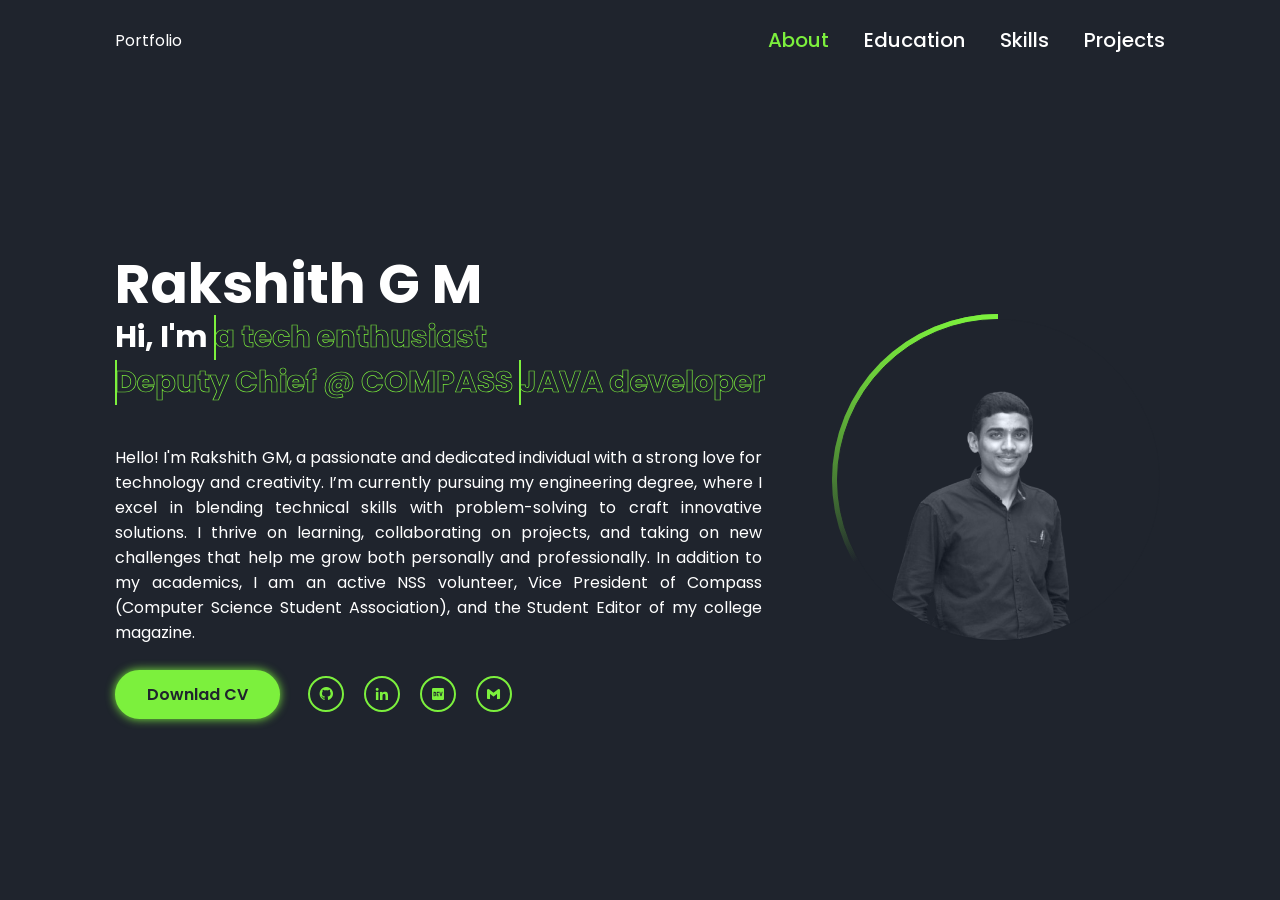
==== index.html @ c2605945 "first commit" ====
<!DOCTYPE html>
<html lang="en">
<head>
    <meta charset="UTF-8">
    <meta name="viewport" content="width=device-width, initial-scale=1.0">
    <title>Document</title>
    <link rel="stylesheet" href="style.css">
    <link href='https://unpkg.com/boxicons@2.1.4/css/boxicons.min.css' rel='stylesheet'>
</head>
<body>
    <nav class="navbar">
        <a href="#" class="logo">Portfolio</a>
        <ul>
            <li class="active"><a href="#home" >About</a></li>
            <li><a href="./Educational.html">Education</a></li>
            <li><a href="./skill.html">Skills</a></li>
            <li><a href="./project.html">Projects</a></li>
           
        </ul>
    </nav>

    <div class="bars_animation">
        <div class="bar" style="--i:6;"></div>
        <div class="bar" style="--i:5;"></div>
        <div class="bar" style="--i:4;"></div>
        <div class="bar" style="--i:3;"></div>
        <div class="bar" style="--i:2;"></div>
        <div class="bar" style="--i:1;"></div>
    </div>

    <section class="home">
        <div class="home-info">
            <h1>Rakshith G M</h1>
            <h2>Hi, I'm 
                <span style="--i:3;" data-text="a tech enthusiast">a tech enthusiast</span>
                <span style="--i:2;" data-text="Deputy Chief @ COMPASS">Deputy Chief @ COMPASS</span>
                <span style="--i:1;" data-text="JAVA developer">JAVA developer</span>
            </h2>
            <p>Hello! I'm Rakshith GM, a passionate and dedicated individual with a strong love for technology and creativity. I’m currently pursuing my engineering degree, where I excel in blending technical skills with problem-solving to craft innovative solutions. I thrive on learning, collaborating on projects, and taking on new challenges that help me grow both personally and professionally. In addition to my academics, I am an active NSS volunteer, Vice President of Compass (Computer Science Student Association), and the Student Editor of my college magazine.

            </p>
            <div class="button">
                <a href="./RAKSHITH RESUME .pdf" class="btn" download>Downlad CV</a>
                <div class="sci">
                    <a href="https://github.com/rakshithgm" target="_blank"><i class='bx bxl-github' ></i></a>
                    <a href="https://www.linkedin.com/in/rakshithgm" target="_blank"><i class='bx bxl-linkedin' ></i></a>
                    <a href="https://dev.to/rakshith_gmrakshithgm_8"><i class='bx bxl-dev-to' ></i></a>
                    <a href="mailto:rakshithgm@example.com" target="_blank"><i class='bx bxl-gmail' ></i></a>
                </div>
               
            
            </div>
        </div>
        <div class="home-img">
            <div class="img-box">
                <div class="img-item">
                    <img src="./images/4-removebg-preview.png" alt="">
                </div>
            </div>
        </div>
    </section>

</body>
</html>
---- style.css ----
@import url('https://fonts.googleapis.com/css2?family=Poppins:wght@300;400;500;600;700;800;900&display=swap');

* {
    margin: 0;
    padding: 0;
    box-sizing: border-box;
    font-family: 'Poppins', sans-serif;
}

body {
    height: 100%; /* Ensures the elements stretch to the full viewport height */
    margin: 0;    /* Removes default margins */
    padding: 0;   /* Removes default padding */
    background-color: #1f242d; 
    
}


a {
    color: white;
    text-decoration: none;
}

.navbar {
    position: fixed;
    left: 0;
    width: 100%;
    padding: 25px 9%;
    display: flex;
    justify-content: space-between;
    align-items: center;
    z-index: 100;
    opacity: 1;
    animation: show-content 0.0s ease-in-out forwards;
    background-color: #1f242d;
}

@keyframes show-content {
    100% {
        visibility: visible;
        opacity: 1;
    }
}

.navbar.logo {
    font-size: 30px;
    font-weight: 700;
}

.navbar ul {
    display: flex;
}

.navbar ul li {
    list-style: none;
    margin-left: 35px;
}

.navbar ul li a {
    font-size: 20px;
    font-weight: 500;
    transition: 0.5s;
}

.navbar ul li:hover a,
.navbar ul li.active a {
    color: #7cf03d;
}

.home {
    display: flex;
    align-items: center;
    gap: 50px;
    height: 100vh;
    padding: 60px 9% 0;
    color: white;
    opacity: 0;
    animation: show-content 2.5s ease-in-out forwards;
    animation-delay: 2.3s;
    flex-direction: row;
}

.home-info h1 {
    font-size: 55px;
}

.home-info h2 {
    display: inline-block;
    font-size: 30px;
    margin-top: -10px;
}

.home-info h2 span {
    position: relative;
    display: inline-block;
    color: transparent;
    -webkit-text-stroke: 0.7px #7cf03d;
    animation: display-text 16s linear infinite;
    animation-delay: calc(-4s * var(--i));
}

@keyframes display-text {
    25%, 100% {
        display: none;
    }
}

.home-info h2 span::before {
    content: attr(data-text);
    position: absolute;
    width: 0;
    border-right: 2px solid #7cf03d;
    color: #7cf03d;
    white-space: nowrap;
    overflow: hidden;
    animation: full-text 4s linear infinite;
}

@keyframes full-text {
    10%, 100% {
        width: 0;
    }
    70%, 90% {
        width: 100%;
    }
}

.home-info p {
    font-size: 16px;
    margin: 10px 0 25px;
    text-align: justify;
    padding-right: 20px;
    padding-top: 30px;
}

.home-info .button {
    display: flex;
    align-items: center;
}

.btn {
    display: inline-block;
    padding: 10px 30px;
    background-color: #7cf03d;
    border: 2px solid #7cf03d;
    border-radius: 40px;
    box-shadow: 0 0 10px #7cf03d;
    font-size: 16px;
    color: #1f242d;
    font-weight: 600;
}

.btn:hover {
    background: transparent;
    color: #7cf03d;
    box-shadow: none;
}

.home-info .button .sci {
    margin-left: 20px;
}

.home-info .button .sci a {
    display: inline-flex;
    padding: 8px;
    border: 2px solid #7cf03d;
    border-radius: 50%;
    color: #7cf03d;
    margin: 0 8px;
    transition: 0.5s;
}

.home-info .button .sci a:hover {
    background-color: #7cf03d;
    color: #1f242d;
    box-shadow: 0 0 10px #7cf03d;
}

.home-img .img-box {
    position: relative;
    width: 26vw;
    height: 26vw;
    border-radius: 50%;
    padding: 5px;
    display: flex;
    justify-content: center;
    align-items: center;
    overflow: hidden;
}

.home-img .img-box::before,
.home-img .img-box::after {
    content: '';
    position: absolute;
    width: 500px;
    height: 500px;
    background: conic-gradient(transparent, transparent, transparent, #7cf03d);
    transform: rotate(0deg);
    animation: rotate-border 10s linear infinite;
}

.home-img .img-box::after {
    animation-delay: -5s;
}

@keyframes rotate-border {
    100% {
        transform: rotate(360deg);
    }
}

.home-img .img-box .img-item {
    position: relative;
    width: 100%;
    height: 100%;
    background-color: #1f242d;
    border-radius: 50%;
    border: 0.1px solid #1f242d;
    display: flex;
    justify-content: center;
    z-index: 1;
    overflow: hidden;
}

.home-img .img-box .img-item img {
    position: absolute;
    display: block;
    width: 85%;
    object-fit: cover;
    mix-blend-mode: luminosity;
}

.bars_animation {
    position: absolute;
    width: 100%;
    height: 100%;
    display: flex;
    z-index: -1;
}

.bars_animation .bar {
    width: 100%;
    height: 100%;
    background-color: #1f242d;
    transform: translateY(-100%);
    animation: show-bars 0.9s ease-in-out forwards;
    animation-delay: calc(0.1s * var(--i));
}

@keyframes show-bars {
    100% {
        transform: translateY(0%);
    }
}

/* Media Queries for responsiveness */
@media (max-width: 1024px) {
    .home {
        flex-direction: column;
        padding: 60px 5%;
    }

    .home-info h1 {
        font-size: 45px;
    }

    .home-info h2 {
        font-size: 24px;
    }

    .home-info p {
        font-size: 14px;
    }

    .home-img .img-box {
        width: 35vw;
        height: 35vw;
    }
}

@media (max-width: 768px) {
    .navbar {
        padding: 15px 5%;
    }

    .navbar ul li a {
        font-size: 18px;
    }

    .home-info h1 {
        font-size: 40px;
    }

    .home-info h2 {
        font-size: 20px;
    }

    .home-info p {
        font-size: 13px;
    }

    .home-img .img-box {
        width: 45vw;
        height: 45vw;
    }
}

@media (max-width: 480px) {
    .navbar ul {
        flex-direction: column;
        align-items: flex-start;
    }

    .navbar ul li {
        margin-left: 0;
        margin-bottom: 10px;
    }

    .navbar ul li a {
        font-size: 16px;
    }

    .home {
        padding: 60px 10%;
    }

    .home-info h1 {
        font-size: 35px;
    }

    .home-info h2 {
        font-size: 18px;
    }

    .home-info p {
        font-size: 12px;
    }

    .home-img .img-box {
        width: 60vw;
        height: 60vw;
    }
}
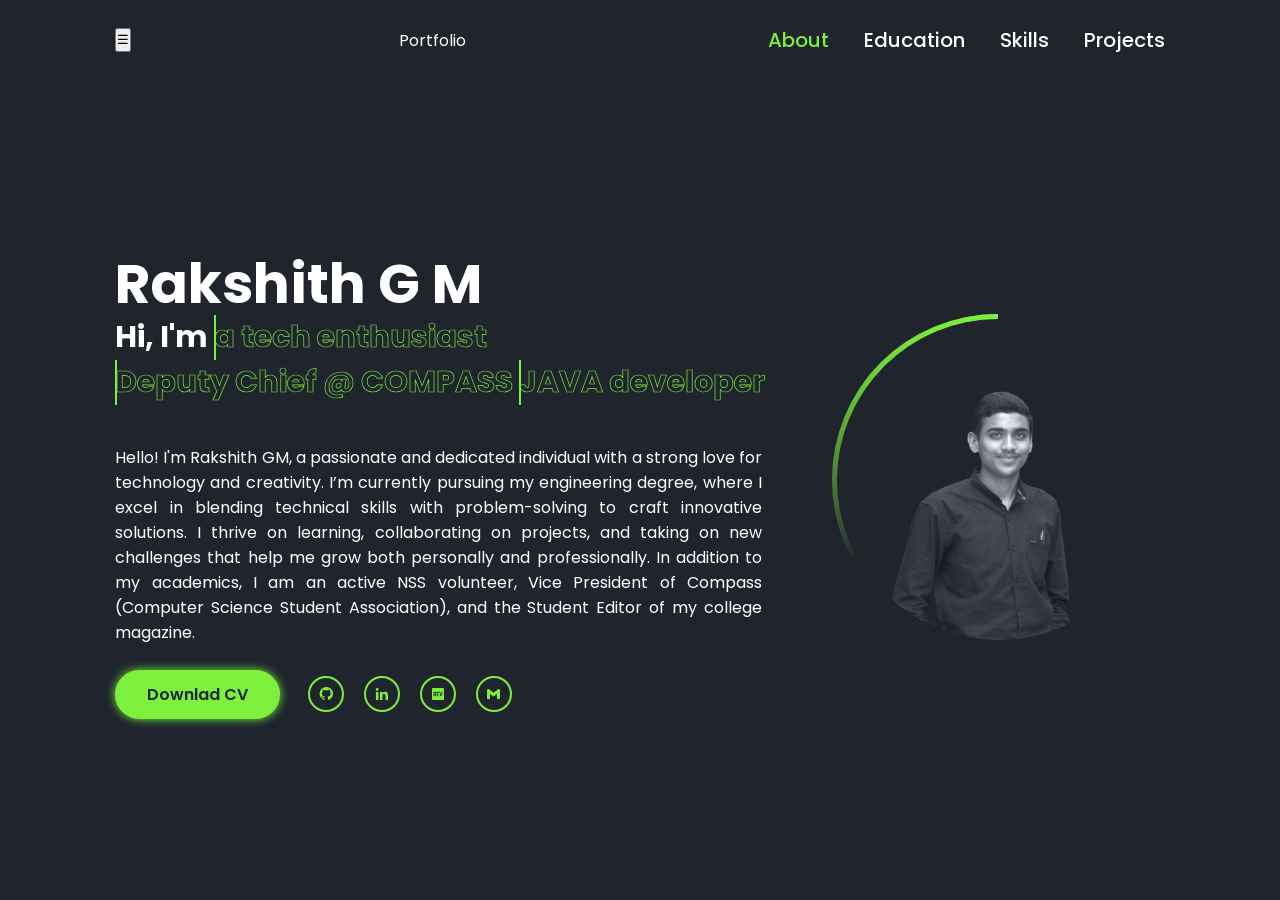
==== commit 6d8937f4: "message" ====
--- a/index.html
+++ b/index.html
@@ -5,10 +5,13 @@
     <meta name="viewport" content="width=device-width, initial-scale=1.0">
     <title>Document</title>
     <link rel="stylesheet" href="style.css">
+    <link rel="stylesheet" href="responsive.css">
     <link href='https://unpkg.com/boxicons@2.1.4/css/boxicons.min.css' rel='stylesheet'>
 </head>
 <body>
     <nav class="navbar">
+        <button class="menu-toggle" onclick="toggleMenu()">☰</button>
+
         <a href="#" class="logo">Portfolio</a>
         <ul>
             <li class="active"><a href="#home" >About</a></li>
@@ -42,7 +45,7 @@
             <div class="button">
                 <a href="./RAKSHITH RESUME .pdf" class="btn" download>Downlad CV</a>
                 <div class="sci">
-                    <a href="https://github.com/rakshithgm" target="_blank"><i class='bx bxl-github' ></i></a>
+                    <a href="https://github.com/Rakshith272003" target="_blank"><i class='bx bxl-github' ></i></a>
                     <a href="https://www.linkedin.com/in/rakshithgm" target="_blank"><i class='bx bxl-linkedin' ></i></a>
                     <a href="https://dev.to/rakshith_gmrakshithgm_8"><i class='bx bxl-dev-to' ></i></a>
                     <a href="mailto:rakshithgm@example.com" target="_blank"><i class='bx bxl-gmail' ></i></a>
@@ -59,6 +62,12 @@
             </div>
         </div>
     </section>
-
+    <script>
+        function toggleMenu() {
+            const navList = document.querySelector('nav.navbar ul');
+            navList.classList.toggle('show');
+        }
+    </script>
+    
 </body>
 </html>
--- a/responsive.css
+++ b/responsive.css
@@ -0,0 +1,37 @@
+/* Base adjustments for smaller screens */
+@media (max-width: 768px) {
+    nav.navbar {
+        flex-direction: column;
+        align-items: flex-start;
+        padding: 10px;
+    }
+
+    nav.navbar .logo {
+        margin-bottom: 10px;
+    }
+
+    nav.navbar ul {
+        display: none;
+        flex-direction: column;
+        width: 100%;
+        background-color: #111; /* Or match your navbar background */
+        padding: 10px 0;
+    }
+
+    nav.navbar ul.show {
+        display: flex;
+    }
+
+    nav.navbar ul li {
+        margin: 10px 20px;
+    }
+
+    .menu-toggle {
+        display: block;
+        font-size: 24px;
+        cursor: pointer;
+        color: white;
+        background: none;
+        border: none;
+    }
+}
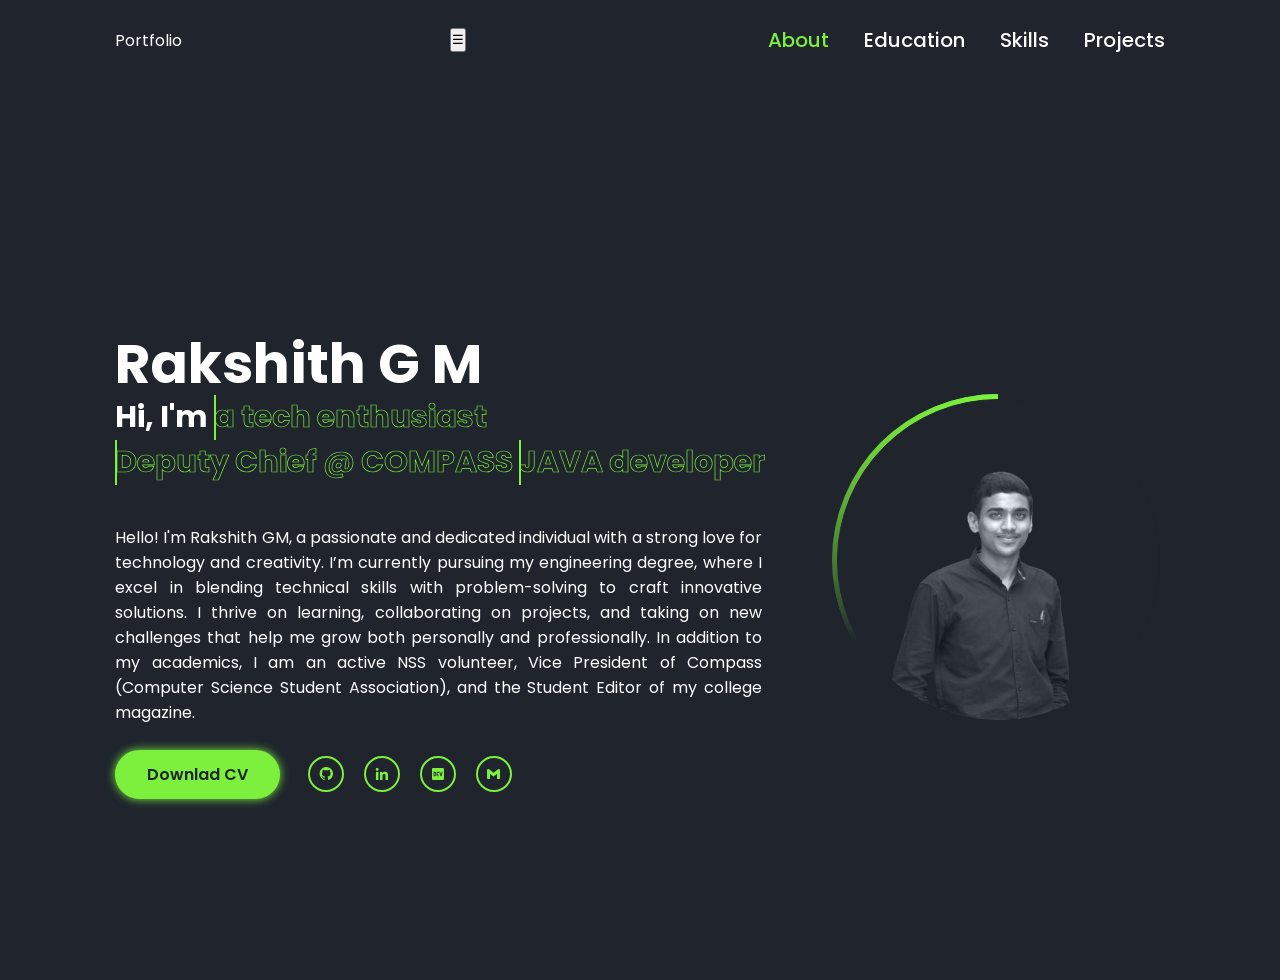
==== commit 10e0fca5: "messsage" ====
--- a/index.html
+++ b/index.html
@@ -10,9 +10,10 @@
 </head>
 <body>
     <nav class="navbar">
-        <button class="menu-toggle" onclick="toggleMenu()">☰</button>
+       
 
         <a href="#" class="logo">Portfolio</a>
+        <button class="menu-toggle" onclick="toggleMenu()">☰</button>
         <ul>
             <li class="active"><a href="#home" >About</a></li>
             <li><a href="./Educational.html">Education</a></li>
--- a/style.css
+++ b/style.css
@@ -22,7 +22,8 @@
 }
 
 .navbar {
-    position: fixed;
+   
+    /* position: fixed; */
     left: 0;
     width: 100%;
     padding: 25px 9%;
--- a/responsive.css
+++ b/responsive.css
@@ -35,3 +35,64 @@
         border: none;
     }
 }
+@media (max-width: 768px) {
+    body {
+        padding-top: 10px;
+    }
+
+    .bars_animation {
+        display: none;
+        height: 0 !important;
+        margin: 0 !important;
+        padding: 0 !important;
+    }
+
+    section, .content, #home {
+        margin-bottom: 0 !important;
+        padding-bottom: 0 !important;
+    }
+}
+@media (max-width: 768px) {
+    nav.navbar {
+        flex-direction: column;
+        align-items: flex-start;
+        padding: 10px;
+    }
+
+    nav.navbar ul {
+        display: none;
+        flex-direction: column;
+        width: 100%;
+        background-color: #111;
+    }
+
+    nav.navbar ul.show {
+        display: flex;
+    }
+
+    .menu-toggle {
+        display: block;
+        font-size: 24px;
+        color: white;
+        background: none;
+        border: none;
+        cursor: pointer;
+        margin-left: auto;
+    }
+
+    body {
+        padding-top: 70px;
+    }
+
+    .bars_animation {
+        display: none;
+        height: 0 !important;
+        margin: 0 !important;
+        padding: 0 !important;
+    }
+
+    section, .content, #home {
+        margin-bottom: 0 !important;
+        padding-bottom: 0 !important;
+    }
+}
